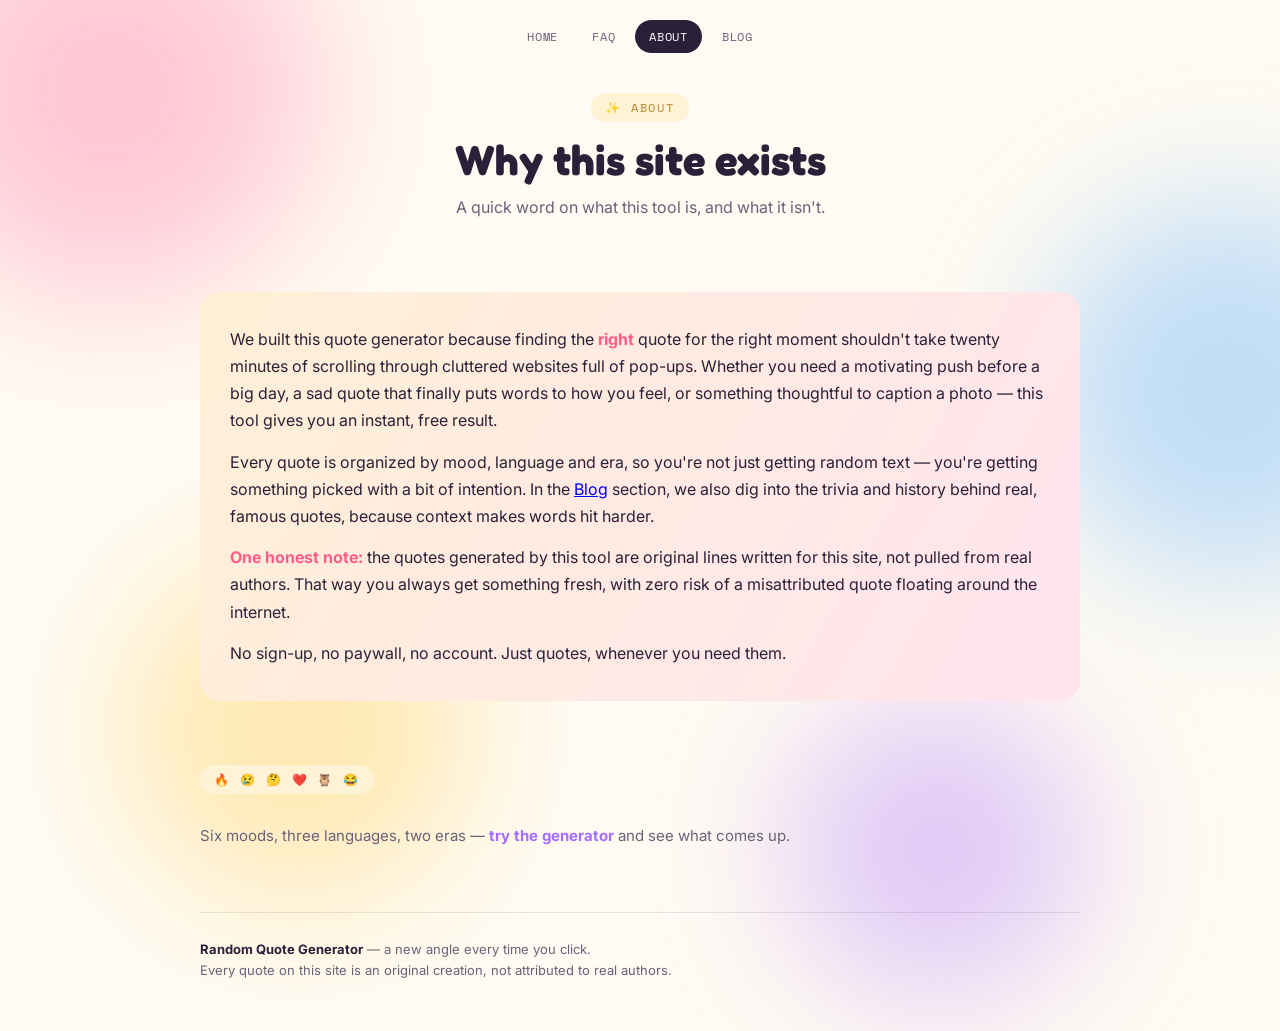
==== about.html @ 27c05930 "Add files via upload" ====
<!DOCTYPE html>
<html lang="en">
<head>
<script async src="https://pagead2.googlesyndication.com/pagead/js/adsbygoogle.js?client=ca-pub-3300435468169745"
     crossorigin="anonymous"></script>
<script async src="https://www.googletagmanager.com/gtag/js?id=G-9T2PRMRETT"></script>
<script>
  window.dataLayer = window.dataLayer || [];
  function gtag(){dataLayer.push(arguments);}
  gtag('js', new Date());
  gtag('config', 'G-9T2PRMRETT');
</script>
<meta charset="UTF-8">
<meta name="viewport" content="width=device-width, initial-scale=1.0">
<title>About — Random Quote Generator</title>
<meta name="description" content="Why we built a free random quote generator by mood, language and era — and how it picks each quote.">
<link rel="preconnect" href="https://fonts.googleapis.com">
<link href="https://fonts.googleapis.com/css2?family=Fredoka:wght@500;600;700&family=Inter:wght@400;500;600;700&family=Space+Mono:wght@400;700&display=swap" rel="stylesheet">
<link rel="stylesheet" href="styles.css">
</head>
<body>
<div class="blob blob1"></div>
<div class="blob blob2"></div>
<div class="blob blob3"></div>
<div class="blob blob4"></div>

<div class="wrap">

  <nav class="site-nav">
    <a href="index.html">Home</a>
    <a href="faq.html">FAQ</a>
    <a href="about.html" class="active">About</a>
    <a href="blog.html">Blog</a>
  </nav>

  <div class="page-header">
    <div class="eyebrow">✨ About</div>
    <h1>Why this site exists</h1>
    <p class="sub">A quick word on what this tool is, and what it isn't.</p>
  </div>

  <section class="block">
    <div class="about-block">
      <p>We built this quote generator because finding the <strong>right</strong> quote for the right moment shouldn't take twenty minutes of scrolling through cluttered websites full of pop-ups. Whether you need a motivating push before a big day, a sad quote that finally puts words to how you feel, or something thoughtful to caption a photo — this tool gives you an instant, free result.</p>
      <p>Every quote is organized by mood, language and era, so you're not just getting random text — you're getting something picked with a bit of intention. In the <a href="blog.html">Blog</a> section, we also dig into the trivia and history behind real, famous quotes, because context makes words hit harder.</p>
      <p><strong>One honest note:</strong> the quotes generated by this tool are original lines written for this site, not pulled from real authors. That way you always get something fresh, with zero risk of a misattributed quote floating around the internet.</p>
      <p>No sign-up, no paywall, no account. Just quotes, whenever you need them.</p>
    </div>
  </section>

  <section class="block">
    <div class="eyebrow" style="margin-bottom:14px;">🔥 😢 🤔 ❤️ 🦉 😂</div>
    <p style="font-size:15px;color:var(--ink-soft);line-height:1.7;">Six moods, three languages, two eras — <a href="index.html" style="color:var(--blob-purple);font-weight:700;text-decoration:none;">try the generator</a> and see what comes up.</p>
  </section>

  <footer>
    <strong>Random Quote Generator</strong> — a new angle every time you click.<br>
    Every quote on this site is an original creation, not attributed to real authors.
  </footer>

</div>
</body>
</html>
---- styles.css ----
:root{
    --bg:#FFFBF3;
    --ink:#2A2138;
    --ink-soft:#6b6178;
    --line:rgba(42,33,56,0.1);
    --blob-pink:#FF6FA5;
    --blob-yellow:#FFC93C;
    --blob-blue:#4EA8FF;
    --blob-purple:#A66CFF;

    --t-motivant-1:#FF7A45; --t-motivant-2:#FFC93C;
    --t-triste-1:#5B7FFF;   --t-triste-2:#8FD3FF;
    --t-pensif-1:#9B6BFF;   --t-pensif-2:#C9A6FF;
    --t-amour-1:#FF5C8A;    --t-amour-2:#FFA6C1;
    --t-sagesse-1:#18B39D;  --t-sagesse-2:#8CE0D6;
    --t-humour-1:#FFB800;   --t-humour-2:#FFE066;
  }
  *{box-sizing:border-box;}
  html{scroll-behavior:smooth;}
  body{
    margin:0;
    background:var(--bg);
    color:var(--ink);
    font-family:'Inter', sans-serif;
    min-height:100vh;
    -webkit-font-smoothing:antialiased;
    position:relative;
    overflow-x:hidden;
  }
  .blob{
    position:fixed;
    border-radius:50%;
    filter:blur(70px);
    opacity:.35;
    z-index:0;
    animation:drift 18s ease-in-out infinite alternate;
  }
  .blob1{width:420px;height:420px;background:var(--blob-pink);top:-120px;left:-100px;}
  .blob2{width:380px;height:380px;background:var(--blob-blue);top:200px;right:-140px;animation-delay:-4s;}
  .blob3{width:340px;height:340px;background:var(--blob-yellow);bottom:0;left:10%;animation-delay:-9s;}
  .blob4{width:300px;height:300px;background:var(--blob-purple);bottom:-100px;right:15%;animation-delay:-13s;}
  @keyframes drift{
    from{transform:translate(0,0) scale(1);}
    to{transform:translate(30px,-25px) scale(1.08);}
  }
  @media (prefers-reduced-motion: reduce){ .blob{animation:none;} }

  .wrap{max-width:920px;margin:0 auto;padding:0 20px;position:relative;z-index:1;}

  /* ---------- Header ---------- */
  header{padding:56px 0 28px; text-align:center;}
  .eyebrow{
    font-family:'Space Mono', monospace;
    font-size:12px;
    letter-spacing:.16em;
    text-transform:uppercase;
    color:#B8862E;
    display:inline-flex;
    align-items:center;
    gap:8px;
    background:#FFF3D6;
    padding:6px 14px;
    border-radius:999px;
  }
  h1{
    font-family:'Fredoka', sans-serif;
    font-weight:700;
    font-size:clamp(32px, 6vw, 54px);
    line-height:1.08;
    margin:18px 0 14px;
  }
  h1 .grad{
    background:linear-gradient(90deg, var(--blob-pink), var(--blob-purple), var(--blob-blue));
    -webkit-background-clip:text;
    background-clip:text;
    color:transparent;
  }
  .sub{
    font-size:16.5px;
    color:var(--ink-soft);
    max-width:52ch;
    line-height:1.55;
    margin:0 auto;
  }

  /* ---------- Ad slots ---------- */
  .ad-slot{
    border:1.5px dashed rgba(42,33,56,0.18);
    border-radius:14px;
    display:flex;
    align-items:center;
    justify-content:center;
    color:rgba(42,33,56,0.4);
    font-family:'Space Mono', monospace;
    font-size:11px;
    letter-spacing:.08em;
    text-transform:uppercase;
    background:rgba(255,255,255,0.5);
  }
  .ad-slot--banner{height:90px;margin:30px 0;}
  .ad-slot--inline{height:110px;margin:40px 0;}
  .ad-slot--footer{height:90px;margin:40px 0 10px;}

  /* ---------- Controls ---------- */
  .panel{
    background:#fff;
    border-radius:20px;
    padding:22px;
    box-shadow:0 16px 40px -18px rgba(42,33,56,0.25);
  }
  .controls{
    display:grid;
    grid-template-columns:repeat(3, 1fr);
    gap:12px;
    margin-bottom:16px;
  }
  .field{display:flex;flex-direction:column;gap:6px;}
  .field label{
    font-family:'Space Mono', monospace;
    font-size:10.5px;
    letter-spacing:.1em;
    text-transform:uppercase;
    color:var(--ink-soft);
  }
  select{
    appearance:none;
    -webkit-appearance:none;
    background:#F7F2FF;
    border:2px solid transparent;
    color:var(--ink);
    font-family:'Inter', sans-serif;
    font-size:14.5px;
    font-weight:600;
    padding:12px 34px 12px 14px;
    border-radius:12px;
    cursor:pointer;
    background-image:linear-gradient(45deg, transparent 50%, var(--blob-purple) 50%), linear-gradient(135deg, var(--blob-purple) 50%, transparent 50%);
    background-position: calc(100% - 18px) center, calc(100% - 13px) center;
    background-size:5px 5px, 5px 5px;
    background-repeat:no-repeat;
    transition:border-color .15s ease, transform .1s ease;
  }
  select:hover{border-color:var(--blob-purple);}
  select:focus-visible{outline:2px solid var(--blob-blue); outline-offset:2px;}

  .generate-row{display:flex;gap:12px;}
  button{
    font-family:'Inter', sans-serif;
    font-weight:700;
    font-size:15px;
    border-radius:12px;
    border:none;
    cursor:pointer;
    padding:14px 22px;
    transition:transform .12s ease, box-shadow .12s ease, background .15s ease;
  }
  button:focus-visible{outline:2px solid var(--blob-blue); outline-offset:2px;}
  .btn-primary{
    flex:1;
    background:linear-gradient(90deg, var(--blob-pink), var(--blob-purple));
    color:#fff;
    letter-spacing:.01em;
  }
  .btn-primary:hover{transform:translateY(-2px); box-shadow:0 10px 24px -6px rgba(166,108,255,0.55);}
  .btn-primary:active{transform:translateY(0);}
  .btn-ghost{
    background:#F7F2FF;
    color:var(--ink);
  }
  .btn-ghost:hover{background:#EFE4FF;}

  /* ---------- Quote card ---------- */
  .stage{margin:22px 0 6px;}
  .card{
    position:relative;
    background:#fff;
    border-radius:20px;
    overflow:hidden;
    box-shadow:0 24px 50px -20px rgba(42,33,56,0.35);
    transition:transform .3s cubic-bezier(.2,.8,.2,1), opacity .28s ease;
  }
  .card.shuffling{transform:rotate(-1.5deg) scale(.97); opacity:.45;}
  .card-header{
    display:flex;
    align-items:center;
    gap:12px;
    padding:18px 24px;
    background:linear-gradient(120deg, var(--accent-1), var(--accent-2));
    color:#fff;
  }
  .card-emoji{font-size:28px; line-height:1;}
  .card-header-label{
    font-family:'Fredoka', sans-serif;
    font-weight:600;
    font-size:15px;
    letter-spacing:.01em;
  }
  .card-body{padding:36px 28px 30px;}
  .quote-text{
    font-family:'Fredoka', sans-serif;
    font-weight:600;
    font-size:clamp(20px, 3.4vw, 27px);
    line-height:1.42;
    margin:0 0 20px;
    color:var(--ink);
  }
  .quote-meta{
    display:flex;
    align-items:center;
    gap:8px;
    flex-wrap:wrap;
    font-family:'Space Mono', monospace;
    font-size:11px;
    letter-spacing:.06em;
    text-transform:uppercase;
    color:var(--ink-soft);
  }
  .tag{
    background:#F7F2FF;
    padding:4px 10px;
    border-radius:20px;
  }
  .card-actions{display:flex; gap:10px; margin-top:22px;}
  .icon-btn{
    background:#F7F2FF;
    border:none;
    color:var(--ink);
    font-size:12.5px;
    font-weight:700;
    padding:10px 16px;
  }
  .icon-btn:hover{background:#EFE4FF;}

  .toast{
    position:fixed;
    bottom:24px; left:50%;
    transform:translateX(-50%) translateY(20px);
    background:var(--ink);
    color:#fff;
    font-weight:600;
    font-size:14px;
    padding:10px 18px;
    border-radius:10px;
    opacity:0;
    pointer-events:none;
    transition:opacity .2s ease, transform .2s ease;
    z-index:10;
  }
  .toast.show{opacity:1; transform:translateX(-50%) translateY(0);}

  /* ---------- Sections below ---------- */
  section.block{margin:64px 0;}
  .block-eyebrow{
    font-family:'Space Mono', monospace;
    font-size:11.5px;
    letter-spacing:.14em;
    text-transform:uppercase;
    color:var(--blob-purple);
    margin-bottom:8px;
  }
  .block h2{
    font-family:'Fredoka', sans-serif;
    font-weight:700;
    font-size:clamp(24px, 4vw, 32px);
    margin:0 0 20px;
  }

  .facts-grid{
    display:grid;
    grid-template-columns:repeat(2, 1fr);
    gap:16px;
  }
  .fact-card{
    background:#fff;
    border-radius:16px;
    padding:20px 22px;
    box-shadow:0 10px 28px -16px rgba(42,33,56,0.25);
  }
  .fact-card .fact-icon{font-size:22px; margin-bottom:10px; display:block;}
  .fact-card p{margin:0; font-size:14.5px; line-height:1.6; color:var(--ink-soft);}
  .fact-card strong{color:var(--ink);}

  .faq-item{
    background:#fff;
    border-radius:14px;
    margin-bottom:10px;
    overflow:hidden;
    box-shadow:0 8px 22px -16px rgba(42,33,56,0.2);
  }
  .faq-item summary{
    cursor:pointer;
    padding:16px 20px;
    font-weight:700;
    font-family:'Fredoka', sans-serif;
    font-size:15.5px;
    list-style:none;
    display:flex;
    align-items:center;
    justify-content:space-between;
  }
  .faq-item summary::-webkit-details-marker{display:none;}
  .faq-item summary::after{
    content:"+";
    font-size:20px;
    color:var(--blob-purple);
    transition:transform .2s ease;
  }
  .faq-item[open] summary::after{transform:rotate(45deg);}
  .faq-item p{
    margin:0;
    padding:0 20px 18px;
    color:var(--ink-soft);
    font-size:14.5px;
    line-height:1.6;
  }

  .about-block{
    background:linear-gradient(120deg, #FFF0D6, #FFE4EF);
    border-radius:20px;
    padding:34px 30px;
  }
  .about-block p{
    font-size:16px;
    line-height:1.7;
    color:var(--ink);
    margin:0 0 14px;
  }
  .about-block p:last-child{margin-bottom:0;}
  .about-block strong{color:var(--t-amour-1);}

  footer{
    border-top:1px solid var(--line);
    padding:26px 0 50px;
    color:var(--ink-soft);
    font-size:13px;
    line-height:1.6;
  }
  footer strong{color:var(--ink);}

  @media (max-width:640px){
    .controls{grid-template-columns:1fr;}
    .facts-grid{grid-template-columns:1fr;}
    .card-body{padding:28px 20px 26px;}
  }  .icon-btn--accent{
    background:linear-gradient(90deg, var(--blob-pink), var(--blob-purple));
    color:#fff;
  }
  .icon-btn--accent:hover{opacity:.92; background:linear-gradient(90deg, var(--blob-pink), var(--blob-purple));}

  /* ---------- Image modal ---------- */
  .modal-overlay{
    position:fixed; inset:0;
    background:rgba(42,33,56,0.55);
    display:none;
    align-items:flex-start;
    justify-content:center;
    padding:24px 16px;
    overflow-y:auto;
    z-index:100;
  }
  .modal-overlay.open{display:flex;}
  .modal{
    background:#fff;
    border-radius:20px;
    padding:22px;
    max-width:440px;
    width:100%;
    box-shadow:0 30px 60px -20px rgba(0,0,0,0.4);
  }
  .modal-header{
    display:flex;
    align-items:center;
    justify-content:space-between;
    margin-bottom:14px;
  }
  .modal-header h3{
    font-family:'Fredoka', sans-serif;
    font-size:18px;
    margin:0;
  }
  .modal-close{
    background:#F7F2FF;
    border:none;
    width:32px; height:32px;
    border-radius:50%;
    font-size:16px;
    cursor:pointer;
    color:var(--ink);
  }
  .canvas-wrap{
    background:#F7F2FF;
    border-radius:14px;
    padding:10px;
    margin-bottom:16px;
  }
  #shareCanvas{
    width:100%;
    height:auto;
    display:block;
    border-radius:8px;
  }
  .bg-label{
    font-family:'Space Mono', monospace;
    font-size:10.5px;
    letter-spacing:.1em;
    text-transform:uppercase;
    color:var(--ink-soft);
    margin-bottom:8px;
  }
  .swatches{
    display:grid;
    grid-template-columns:repeat(4, 1fr);
    gap:8px;
    margin-bottom:18px;
  }
  .swatch{
    height:40px;
    border-radius:10px;
    border:2px solid transparent;
    cursor:pointer;
    padding:0;
  }
  .swatch.active{border-color:var(--ink);}
  .modal-download{
    width:100%;
    background:linear-gradient(90deg, var(--blob-pink), var(--blob-purple));
    color:#fff;
  }
  .modal-download:hover{transform:translateY(-2px);}

  /* ---------- Site nav (added for multi-page structure) ---------- */
  .site-nav{
    display:flex;
    justify-content:center;
    gap:6px;
    flex-wrap:wrap;
    padding:20px 0 0;
  }
  .site-nav a{
    font-family:'Space Mono', monospace;
    font-size:12px;
    letter-spacing:.06em;
    text-transform:uppercase;
    color:var(--ink-soft);
    text-decoration:none;
    padding:8px 14px;
    border-radius:999px;
    transition:background .15s ease, color .15s ease;
  }
  .site-nav a:hover{background:#F7F2FF; color:var(--ink);}
  .site-nav a.active{background:var(--ink); color:#fff;}

  /* ---------- Simple page header (About / FAQ / Blog / theme pages) ---------- */
  .page-header{padding:40px 0 8px; text-align:center;}
  .page-header h1{
    font-family:'Fredoka', sans-serif;
    font-weight:700;
    font-size:clamp(28px, 5vw, 42px);
    line-height:1.12;
    margin:14px 0 12px;
  }
  .page-header .sub{font-size:16px; color:var(--ink-soft); max-width:56ch; margin:0 auto; line-height:1.55;}

  /* ---------- Blog index cards ---------- */
  .blog-grid{display:grid; grid-template-columns:1fr; gap:16px;}
  .blog-card{
    display:block;
    background:#fff;
    border-radius:18px;
    padding:24px 26px;
    box-shadow:0 14px 34px -18px rgba(42,33,56,0.28);
    text-decoration:none;
    color:var(--ink);
    transition:transform .15s ease, box-shadow .15s ease;
  }
  .blog-card:hover{transform:translateY(-3px); box-shadow:0 20px 40px -16px rgba(42,33,56,0.35);}
  .blog-card .blog-eyebrow{
    font-family:'Space Mono', monospace;
    font-size:11px;
    letter-spacing:.1em;
    text-transform:uppercase;
    color:var(--blob-purple);
    margin-bottom:8px;
    display:block;
  }
  .blog-card h3{
    font-family:'Fredoka', sans-serif;
    font-size:19px;
    margin:0 0 8px;
  }
  .blog-card p{margin:0; font-size:14.5px; color:var(--ink-soft); line-height:1.6;}

  /* ---------- Article page ---------- */
  .article{background:#fff; border-radius:20px; padding:36px 30px; box-shadow:0 16px 40px -18px rgba(42,33,56,0.25);}
  .article p{font-size:16px; line-height:1.75; color:var(--ink); margin:0 0 18px;}
  .article p:last-child{margin-bottom:0;}
  .article .cta-line{
    background:#F7F2FF;
    border-radius:14px;
    padding:16px 18px;
    font-size:15px;
    color:var(--ink);
  }
  .article .cta-line a{color:var(--blob-purple); font-weight:700; text-decoration:none;}
  .article .cta-line a:hover{text-decoration:underline;}
  .breadcrumb{
    font-family:'Space Mono', monospace;
    font-size:11px;
    letter-spacing:.06em;
    text-transform:uppercase;
    color:var(--ink-soft);
    margin-bottom:18px;
  }
  .breadcrumb a{color:var(--ink-soft);}

  /* ---------- Theme landing pages ---------- */
  .theme-teaser{
    border-radius:20px;
    overflow:hidden;
    box-shadow:0 20px 44px -20px rgba(42,33,56,0.3);
  }
  .theme-teaser-header{
    display:flex; align-items:center; gap:12px;
    padding:16px 22px;
    background:linear-gradient(120deg, var(--accent-1), var(--accent-2));
    color:#fff;
  }
  .theme-teaser-header .emoji{font-size:26px;}
  .theme-teaser-header .label{font-family:'Fredoka', sans-serif; font-weight:600; font-size:14.5px;}
  .theme-teaser-body{padding:30px 26px; background:#fff;}
  .theme-teaser-body p{
    font-family:'Fredoka', sans-serif;
    font-weight:600;
    font-size:clamp(19px, 3vw, 24px);
    line-height:1.4;
    margin:0 0 22px;
    color:var(--ink);
  }
  .cta-btn{
    display:inline-block;
    background:linear-gradient(90deg, var(--blob-pink), var(--blob-purple));
    color:#fff;
    font-family:'Inter', sans-serif;
    font-weight:700;
    font-size:15px;
    padding:14px 22px;
    border-radius:12px;
    text-decoration:none;
  }
  .cta-btn:hover{transform:translateY(-2px);}

  @media (max-width:640px){
    .blog-grid{grid-template-columns:1fr;}
    .article{padding:26px 20px;}
  }
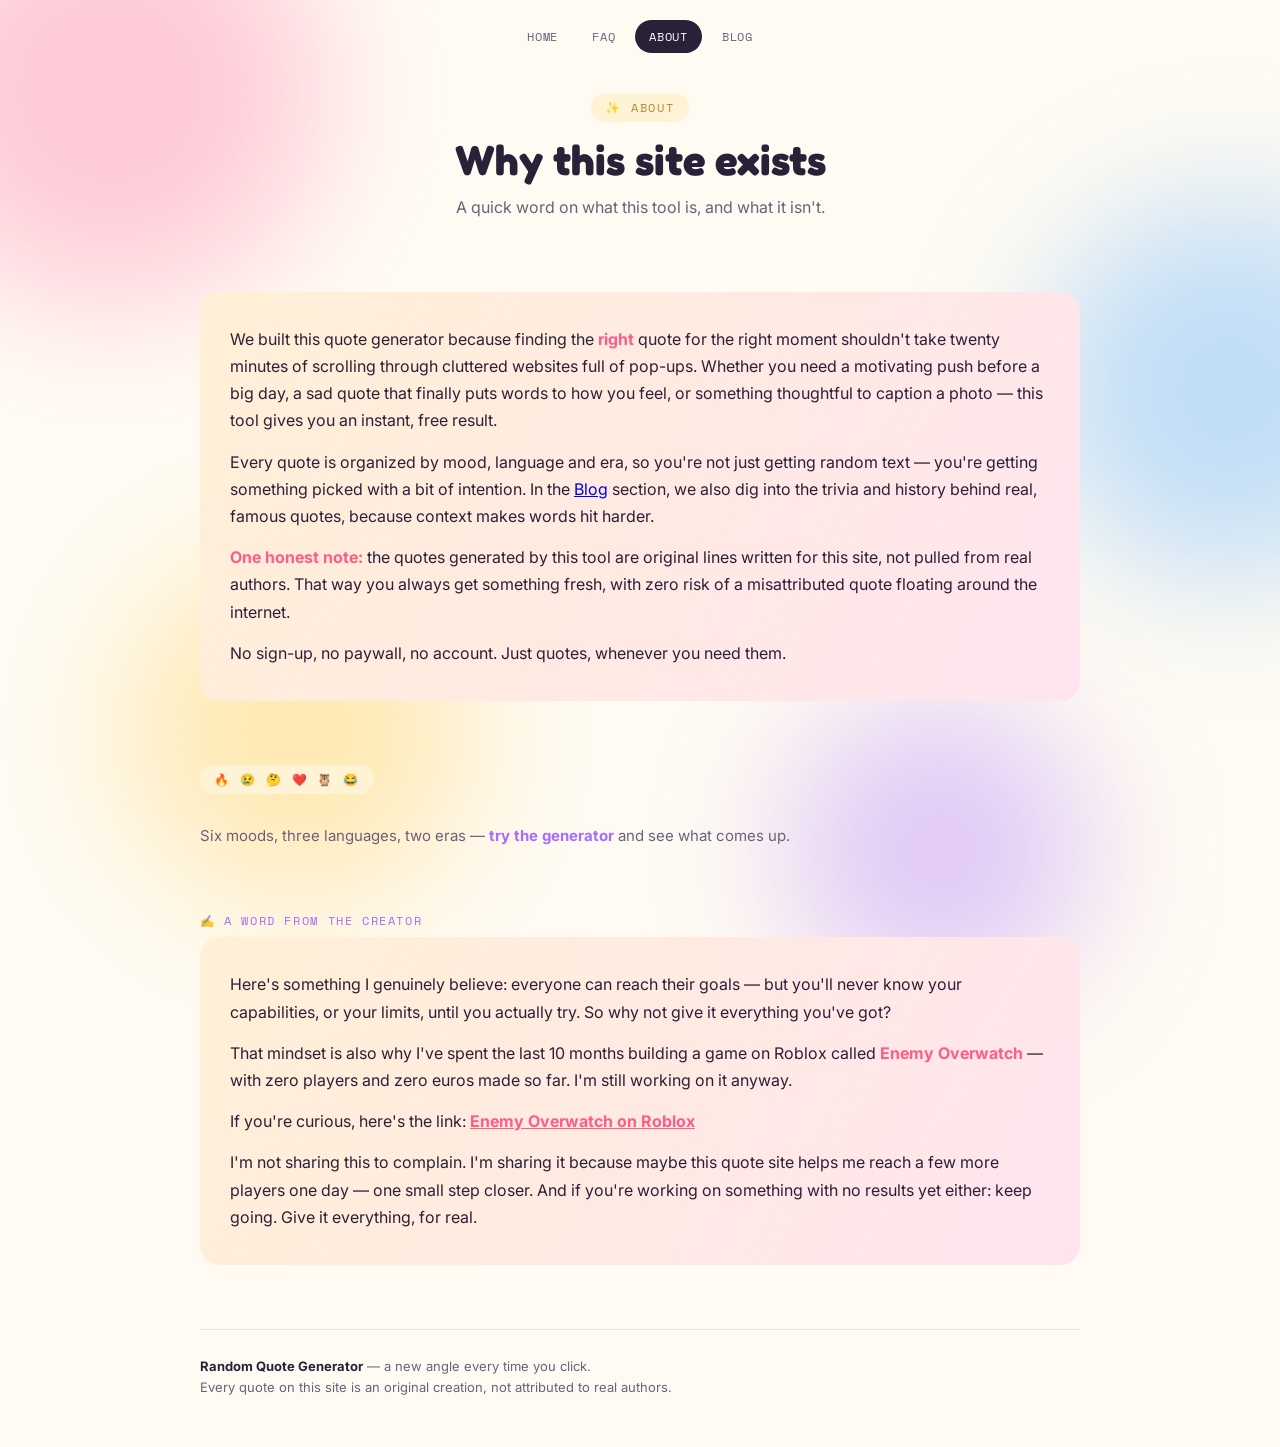
==== commit 84f11dd4: "Add files via upload" ====
--- a/about.html
+++ b/about.html
@@ -53,6 +53,16 @@
     <p style="font-size:15px;color:var(--ink-soft);line-height:1.7;">Six moods, three languages, two eras — <a href="index.html" style="color:var(--blob-purple);font-weight:700;text-decoration:none;">try the generator</a> and see what comes up.</p>
   </section>
 
+  <section class="block">
+    <div class="block-eyebrow">✍️ A word from the creator</div>
+    <div class="about-block">
+      <p>Here's something I genuinely believe: everyone can reach their goals — but you'll never know your capabilities, or your limits, until you actually try. So why not give it everything you've got?</p>
+      <p>That mindset is also why I've spent the last 10 months building a game on Roblox called <strong>Enemy Overwatch</strong> — with zero players and zero euros made so far. I'm still working on it anyway.</p>
+      <p>If you're curious, here's the link: <a href="https://www.roblox.com/games/109799715832137/Enemy-Overwatch" target="_blank" rel="noopener" style="color:var(--t-amour-1);font-weight:700;">Enemy Overwatch on Roblox</a></p>
+      <p>I'm not sharing this to complain. I'm sharing it because maybe this quote site helps me reach a few more players one day — one small step closer. And if you're working on something with no results yet either: keep going. Give it everything, for real.</p>
+    </div>
+  </section>
+
   <footer>
     <strong>Random Quote Generator</strong> — a new angle every time you click.<br>
     Every quote on this site is an original creation, not attributed to real authors.
